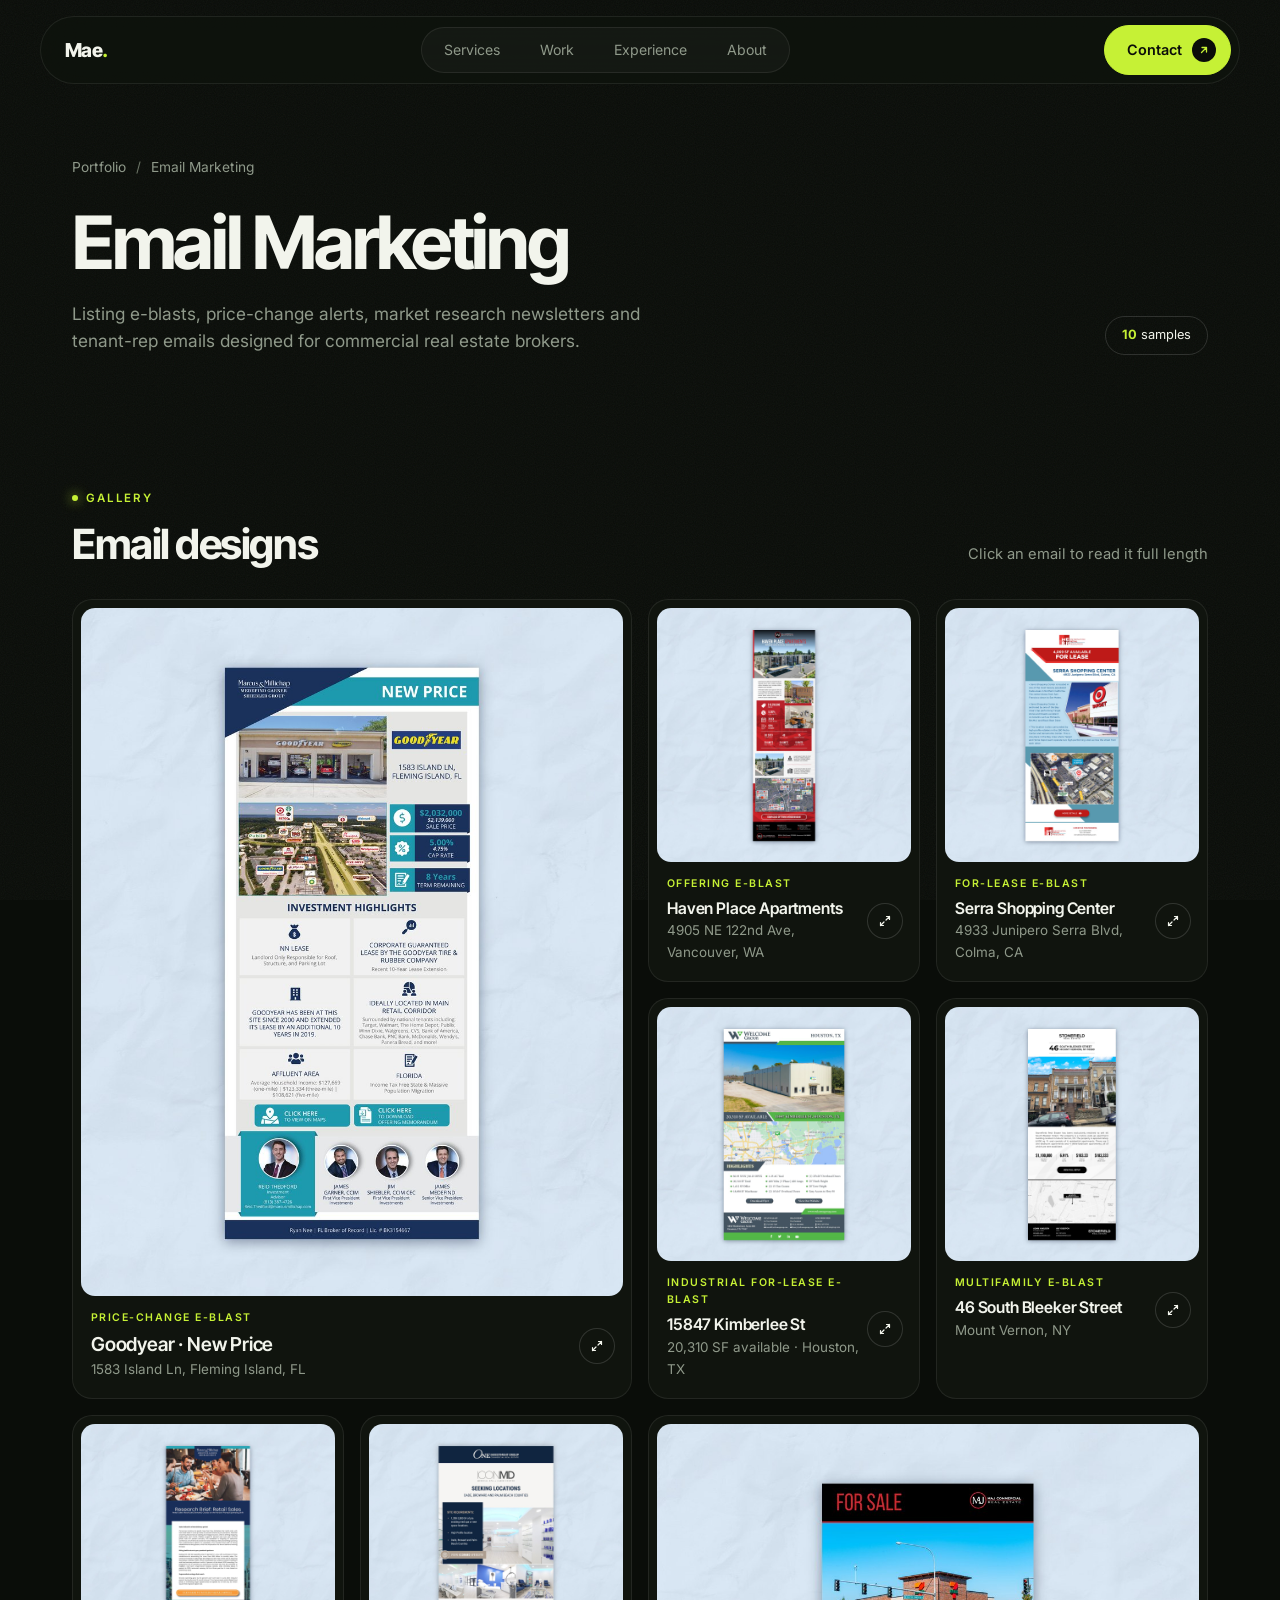
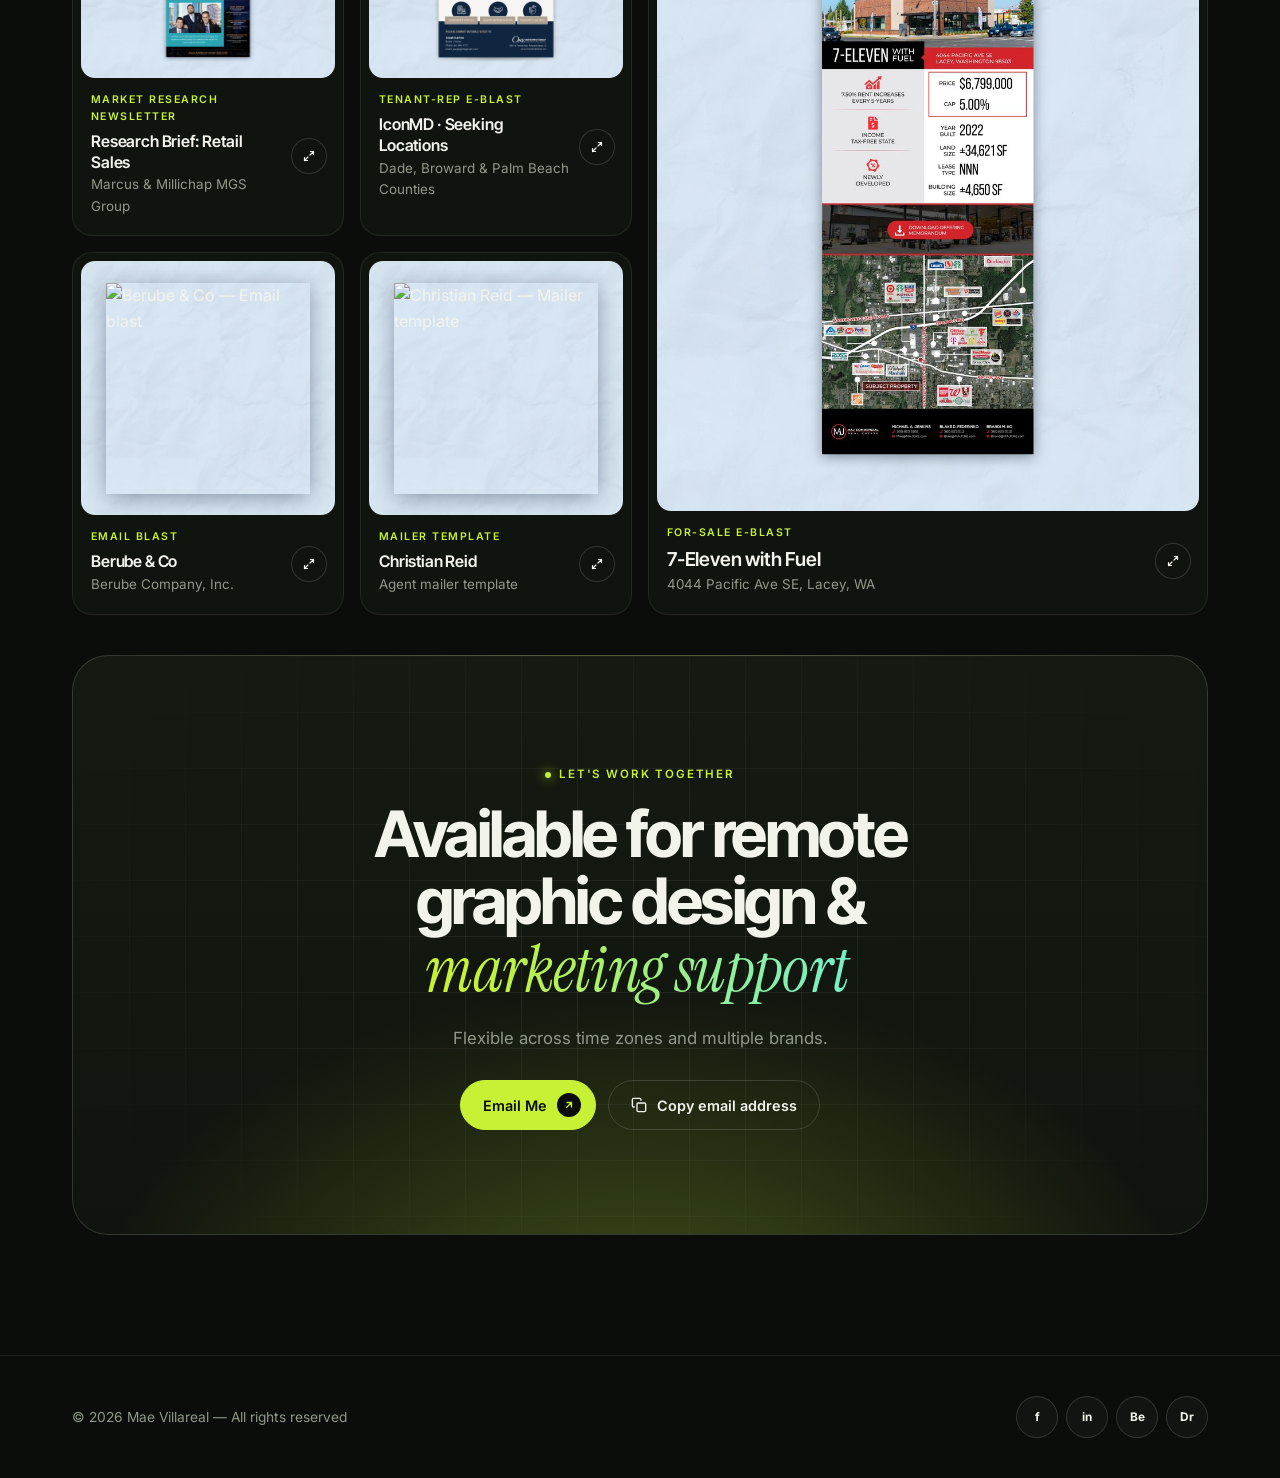
==== email-marketing.html @ 8dd531de "Add Email Marketing page with paper mockups - New email-marketing.html: 7 new CRE email designs plus" ====
<!DOCTYPE html>
<html lang="en">
<head>
<meta charset="UTF-8">
<meta name="viewport" content="width=device-width, initial-scale=1, viewport-fit=cover">
<title>Email Marketing — Mae Villareal</title>
<meta name="description" content="Commercial real estate email marketing by Mae Villareal: listing e-blasts, price-change alerts, market research newsletters and tenant-rep emails.">
<meta name="theme-color" content="#0A0D09">
<link rel="icon" href="data:image/svg+xml,%3Csvg xmlns=%27http://www.w3.org/2000/svg%27 viewBox=%270 0 64 64%27%3E%3Crect width=%2764%27 height=%2764%27 rx=%2716%27 fill=%27%230B0F0B%27/%3E%3Ctext x=%2750%25%27 y=%2752%25%27 dominant-baseline=%27middle%27 text-anchor=%27middle%27 font-family=%27Arial%27 font-weight=%27800%27 font-size=%2738%27 fill=%27%23C6F135%27%3EM%3C/text%3E%3C/svg%3E">
<link rel="preconnect" href="https://fonts.googleapis.com">
<link rel="preconnect" href="https://fonts.gstatic.com" crossorigin>
<link href="https://fonts.googleapis.com/css2?family=Inter+Tight:wght@500;600;700;800&family=Inter:wght@400;500;600&family=Instrument+Serif:ital@0;1&display=swap" rel="stylesheet">
<link rel="stylesheet" href="assets/site.css">
<script>document.documentElement.classList.add("js")</script>
</head>
<body>
<div class="cursor-glow" id="cglow" aria-hidden="true"></div>

<header>
  <div class="nav">
    <a class="logo" href="index.html">Mae<span>.</span></a>
    <nav aria-label="Primary"><ul><li><a href="index.html#help">Services</a></li><li><a href="index.html#work">Work</a></li><li><a href="index.html#experience">Experience</a></li><li><a href="index.html#about">About</a></li></ul></nav>
    <div class="nav-right">
      <a class="btn" href="index.html#contact">Contact <span class="ar ne"><svg viewBox="0 0 24 24" fill="none" stroke="currentColor" stroke-width="2.6" stroke-linecap="round" stroke-linejoin="round"><path d="M7 17 17 7M8 7h9v9"/></svg></span></a>
      <button class="burger" id="burger" aria-label="Open menu" aria-expanded="false" aria-controls="mnav"><span></span><span></span></button>
    </div>
  </div>
  <nav class="mnav" id="mnav" aria-label="Mobile"><a href="index.html#help">Services</a><a href="index.html#work">Work</a><a href="index.html#experience">Experience</a><a href="index.html#about">About</a><a href="index.html#contact">Contact</a></nav>
</header>

<main class="wrap">
  <div class="page-head">
    <div class="rv">
      <nav class="crumbs" aria-label="Breadcrumb"><a href="index.html#work">Portfolio</a><span aria-hidden="true">/</span><span>Email Marketing</span></nav>
      <h1>Email Marketing</h1>
      <p>Listing e-blasts, price-change alerts, market research newsletters and tenant-rep emails designed for commercial real estate brokers.</p>
    </div>
    <span class="chip rv"><b>10</b> samples</span>
  </div>

  <div class="gallery-head em-head rv">
    <div><div class="kicker">Gallery</div><h2>Email designs</h2></div>
    <p>Click an email to read it full length</p>
  </div>
  <div class="em-grid">
<a class="m-card em-card rv" data-lightbox="email" data-tall href="media/email/goodyear-fleming-island-full.jpg"><div class="thumb"><img src="media/email/goodyear-fleming-island.jpg" alt="Goodyear · New Price — 1583 Island Ln, Fleming Island, FL" loading="lazy" width="1200" height="1200"><span class="tag">Read full email</span></div><div class="m-info"><div class="cat">Price-change e-blast</div><h3>Goodyear · New Price</h3><p class="proj">1583 Island Ln, Fleming Island, FL</p></div></a>
<a class="m-card em-card rv" data-lightbox="email" data-tall href="media/email/haven-place-apartments-full.jpg"><div class="thumb"><img src="media/email/haven-place-apartments.jpg" alt="Haven Place Apartments — 4905 NE 122nd Ave, Vancouver, WA" loading="lazy" width="1200" height="1200"><span class="tag">Read full email</span></div><div class="m-info"><div class="cat">Offering e-blast</div><h3>Haven Place Apartments</h3><p class="proj">4905 NE 122nd Ave, Vancouver, WA</p></div></a>
<a class="m-card em-card rv" data-lightbox="email" data-tall href="media/email/serra-shopping-center-full.jpg"><div class="thumb"><img src="media/email/serra-shopping-center.jpg" alt="Serra Shopping Center — 4933 Junipero Serra Blvd, Colma, CA" loading="lazy" width="1200" height="1200"><span class="tag">Read full email</span></div><div class="m-info"><div class="cat">For-lease e-blast</div><h3>Serra Shopping Center</h3><p class="proj">4933 Junipero Serra Blvd, Colma, CA</p></div></a>
<a class="m-card em-card rv" data-lightbox="email" data-tall href="media/email/15847-kimberlee-st-full.jpg"><div class="thumb"><img src="media/email/15847-kimberlee-st.jpg" alt="15847 Kimberlee St — 20,310 SF available · Houston, TX" loading="lazy" width="1200" height="1200"><span class="tag">Read full email</span></div><div class="m-info"><div class="cat">Industrial for-lease e-blast</div><h3>15847 Kimberlee St</h3><p class="proj">20,310 SF available · Houston, TX</p></div></a>
<a class="m-card em-card rv" data-lightbox="email" data-tall href="media/email/46-south-bleeker-st-full.jpg"><div class="thumb"><img src="media/email/46-south-bleeker-st.jpg" alt="46 South Bleeker Street — Mount Vernon, NY" loading="lazy" width="1200" height="1200"><span class="tag">Read full email</span></div><div class="m-info"><div class="cat">Multifamily e-blast</div><h3>46 South Bleeker Street</h3><p class="proj">Mount Vernon, NY</p></div></a>
<a class="m-card em-card rv" data-lightbox="email" data-tall href="media/email/retail-sales-research-brief-full.jpg"><div class="thumb"><img src="media/email/retail-sales-research-brief.jpg" alt="Research Brief: Retail Sales — Marcus &amp; Millichap MGS Group" loading="lazy" width="1200" height="1200"><span class="tag">Read full email</span></div><div class="m-info"><div class="cat">Market research newsletter</div><h3>Research Brief: Retail Sales</h3><p class="proj">Marcus &amp; Millichap MGS Group</p></div></a>
<a class="m-card em-card rv" data-lightbox="email" data-tall href="media/email/iconmd-seeking-locations-full.jpg"><div class="thumb"><img src="media/email/iconmd-seeking-locations.jpg" alt="IconMD · Seeking Locations — Dade, Broward &amp; Palm Beach Counties" loading="lazy" width="1200" height="1200"><span class="tag">Read full email</span></div><div class="m-info"><div class="cat">Tenant-rep e-blast</div><h3>IconMD · Seeking Locations</h3><p class="proj">Dade, Broward &amp; Palm Beach Counties</p></div></a>
<a class="m-card em-card rv" data-lightbox="email" data-tall href="media/email/7-eleven-lacey-full.jpg"><div class="thumb"><img src="media/email/7-eleven-lacey.jpg" alt="7-Eleven with Fuel — 4044 Pacific Ave SE, Lacey, WA" loading="lazy" width="1200" height="1200"><span class="tag">Read full email</span></div><div class="m-info"><div class="cat">For-sale e-blast</div><h3>7-Eleven with Fuel</h3><p class="proj">4044 Pacific Ave SE, Lacey, WA</p></div></a>
<a class="m-card em-card rv" data-lightbox="email" data-tall href="https://ucarecdn.com/d17a5e6f-bef3-451f-81bc-9e21f1a71fec/BerubeCoInceblast.jpg"><div class="thumb em-paper"><img src="https://ucarecdn.com/d17a5e6f-bef3-451f-81bc-9e21f1a71fec/BerubeCoInceblast.jpg" alt="Berube &amp; Co — Email blast" loading="lazy"><span class="tag">Read full email</span></div><div class="m-info"><div class="cat">Email blast</div><h3>Berube &amp; Co</h3><p class="proj">Berube Company, Inc.</p></div></a>
<a class="m-card em-card rv" data-lightbox="email" data-tall href="https://ucarecdn.com/b83860c3-dd3f-4d73-8fa6-cb82c7154111/Mailertimg.jpg"><div class="thumb em-paper"><img src="https://ucarecdn.com/b83860c3-dd3f-4d73-8fa6-cb82c7154111/Mailertimg.jpg" alt="Christian Reid — Mailer template" loading="lazy"><span class="tag">Read full email</span></div><div class="m-info"><div class="cat">Mailer template</div><h3>Christian Reid</h3><p class="proj">Agent mailer template</p></div></a>
  </div>


  <section class="cta-sec" id="contact">
    <div class="cta rv">
      <div class="kicker">Let's work together</div>
      <h2>Available for remote graphic design &amp; <em class="s">marketing support</em></h2>
      <p>Flexible across time zones and multiple brands.</p>
      <div class="cta-actions">
        <a class="btn" href="mailto:norleenvillareal@gmail.com">Email Me <span class="ar ne"><svg viewBox="0 0 24 24" fill="none" stroke="currentColor" stroke-width="2.6" stroke-linecap="round" stroke-linejoin="round"><path d="M7 17 17 7M8 7h9v9"/></svg></span></a>
        <button class="btn btn-ghost plain" type="button" data-copy-email="norleenvillareal@gmail.com"><svg class="ic" viewBox="0 0 24 24" fill="none" stroke="currentColor" stroke-width="2" stroke-linecap="round" stroke-linejoin="round" aria-hidden="true"><rect x="9" y="9" width="13" height="13" rx="2"/><path d="M5 15H4a2 2 0 0 1-2-2V4a2 2 0 0 1 2-2h9a2 2 0 0 1 2 2v1"/></svg><span class="lbl">Copy email address</span></button>
      </div>
    </div>
  </section>

</main>

<footer>
  <div class="wrap foot-row">
    <span>© 2026 Mae Villareal — All rights reserved</span>
    <div class="socials">
      <a href="https://facebook.com/nmaevillareal" aria-label="Facebook" target="_blank" rel="noopener">f</a>
      <a href="https://www.linkedin.com/in/nmaev/" aria-label="LinkedIn" target="_blank" rel="noopener">in</a>
      <a href="https://www.behance.net/nmaev" aria-label="Behance" target="_blank" rel="noopener">Be</a>
      <a href="https://dribbble.com/nmaev" aria-label="Dribbble" target="_blank" rel="noopener">Dr</a>
    </div>
  </div>
</footer>

<div class="lb" id="lb" role="dialog" aria-modal="true" aria-label="Image preview">
  <button class="lb-close" aria-label="Close">&times;</button>
  <button class="lb-prev" aria-label="Previous">&#8249;</button>
  <img alt="">
  <button class="lb-next" aria-label="Next">&#8250;</button>
  <div class="lb-cap"></div>
</div>
<script src="assets/site.js"></script>
</body>
</html>
---- assets/site.css ----
:root{
  --bg:#0A0D09; --panel:#10140E; --panel-2:#141A11; --line:rgba(255,255,255,.08); --line-2:rgba(255,255,255,.14);
  --lime:#C6F135; --mint:#79EFC6; --lime-soft:rgba(198,241,53,.12); --lime-line:rgba(198,241,53,.35);
  --white:#F2F4EC; --grey:#8F998A; --grey-2:#6B7466;
  --radius:22px; --ease:cubic-bezier(.2,.7,.2,1);
  --sans:'Inter',system-ui,sans-serif; --display:'Inter Tight','Inter',sans-serif; --serif:'Instrument Serif',Georgia,serif;
}
*{box-sizing:border-box;margin:0;padding:0}
html{scroll-behavior:smooth;-webkit-text-size-adjust:100%;overflow-x:clip;scroll-padding-top:96px}
body{background:var(--bg);color:var(--white);font-family:var(--sans);line-height:1.6;font-size:16px;
  padding-top:env(safe-area-inset-top,0px);padding-bottom:env(safe-area-inset-bottom,0px);overflow-x:clip;-webkit-font-smoothing:antialiased}
body::before{content:'';position:fixed;inset:0;pointer-events:none;z-index:0;opacity:.05;
  background-image:url("data:image/svg+xml,%3Csvg xmlns='http://www.w3.org/2000/svg' width='160' height='160'%3E%3Cfilter id='n'%3E%3CfeTurbulence type='fractalNoise' baseFrequency='.9' numOctaves='3' stitchTiles='stitch'/%3E%3C/filter%3E%3Crect width='100%25' height='100%25' filter='url(%23n)'/%3E%3C/svg%3E")}
h1,h2,h3{font-family:var(--display);font-weight:700;letter-spacing:-.03em;color:var(--white);line-height:1.05}
em.s{font-family:var(--serif);font-style:italic;font-weight:400;letter-spacing:-.01em;padding:0 .1em .16em 0;margin-bottom:-.16em;
  background:linear-gradient(90deg,var(--lime) 10%,var(--mint) 95%);-webkit-background-clip:text;background-clip:text;-webkit-text-fill-color:transparent}
a{color:inherit;text-decoration:none}
img{max-width:100%;display:block}
::selection{background:var(--lime);color:var(--bg)}
:focus-visible{outline:2px solid var(--lime);outline-offset:3px;border-radius:8px}
.wrap{max-width:1200px;margin:0 auto;padding:0 32px;position:relative;z-index:1}
section{padding:120px 0;position:relative}
@media(max-width:700px){section{padding:72px 0}.wrap{padding:0 16px}}

/* reveal */
.js .rv{opacity:0;transform:translateY(26px);transition:opacity .9s var(--ease),transform .9s var(--ease)}
.js .rv.in{opacity:1;transform:none}
@media(prefers-reduced-motion:reduce){.js .rv{opacity:1;transform:none;transition:none}*{animation:none!important}}

/* cursor glow */
.cursor-glow{position:fixed;left:0;top:0;width:560px;height:560px;margin:-280px 0 0 -280px;border-radius:50%;pointer-events:none;z-index:0;
  background:radial-gradient(closest-side,rgba(198,241,53,.13),rgba(121,239,198,.05) 55%,transparent);opacity:0;transition:opacity .5s;will-change:transform}
.cursor-glow.on{opacity:1}
@media(hover:none),(pointer:coarse){.cursor-glow{display:none}}

/* ---------- nav ---------- */
header{position:sticky;top:env(safe-area-inset-top,0px);z-index:50;padding:16px 20px}
@media(max-width:700px){header{padding:12px 12px}}
.nav{max-width:1200px;margin:0 auto;display:flex;align-items:center;justify-content:space-between;gap:16px;
  background:rgba(16,20,14,.62);border:1px solid var(--line);backdrop-filter:blur(18px) saturate(140%);
  -webkit-backdrop-filter:blur(18px) saturate(140%);border-radius:100px;padding:8px 8px 8px 24px;transition:border-color .3s,background .3s}
header.scrolled .nav{background:rgba(12,15,11,.82);border-color:var(--line-2)}
.logo{font-family:var(--display);font-weight:800;font-size:1.2rem;letter-spacing:-.03em;white-space:nowrap}
.logo span{color:var(--lime)}
nav ul{list-style:none;display:flex;gap:4px;font-size:.88rem;color:var(--grey);
  background:rgba(255,255,255,.03);border:1px solid var(--line);border-radius:100px;padding:4px}
nav ul a{display:block;padding:7px 18px;border-radius:100px;transition:color .2s,background .2s}
nav ul a:hover{color:var(--white)}
nav ul a.active{background:var(--lime);color:var(--bg);font-weight:600}
.nav-right{display:flex;align-items:center;gap:8px}
.burger{display:none;width:44px;height:44px;border-radius:50%;border:1px solid var(--line-2);background:transparent;cursor:pointer;
  flex-direction:column;align-items:center;justify-content:center;gap:5px}
.burger span{display:block;width:16px;height:2px;background:var(--white);transition:transform .25s}
.burger[aria-expanded="true"] span:first-child{transform:translateY(3.5px) rotate(45deg)}
.burger[aria-expanded="true"] span:last-child{transform:translateY(-3.5px) rotate(-45deg)}
.mnav{display:none;max-width:1200px;margin:8px auto 0;background:rgba(14,18,12,.97);border:1px solid var(--line-2);
  border-radius:22px;padding:8px;backdrop-filter:blur(18px);-webkit-backdrop-filter:blur(18px)}
.mnav a{display:block;padding:14px 18px;border-radius:14px;color:var(--white);font-size:1rem}
.mnav a:hover{background:rgba(255,255,255,.05)}
.mnav.open{display:block}
@media(max-width:860px){nav ul{display:none}.burger{display:flex}}
@media(max-width:420px){.nav-right .btn .ar{display:none}.nav-right .btn{padding:11px 16px}.logo{font-size:1rem}.nav{padding-left:18px}}
@media(min-width:861px){.mnav{display:none!important}}

/* ---------- buttons ---------- */
.btn{display:inline-flex;align-items:center;gap:10px;background:var(--lime);color:var(--bg);font-weight:600;font-size:.9rem;font-family:inherit;
  padding:12px 14px 12px 22px;border-radius:100px;border:1px solid var(--lime);cursor:pointer;white-space:nowrap;
  transition:transform .25s var(--ease),box-shadow .25s,border-color .25s,color .25s}
.btn .ar{width:24px;height:24px;border-radius:50%;background:var(--bg);color:var(--lime);display:inline-flex;align-items:center;justify-content:center;transition:transform .3s var(--ease)}
.btn .ar svg{width:12px;height:12px}
.btn:hover{transform:translateY(-2px);box-shadow:0 10px 30px -8px rgba(198,241,53,.55)}
.btn:hover .ar.ne{transform:rotate(45deg)}
.btn:hover .ar.se{transform:translateY(2px)}
.btn-ghost{background:transparent;border:1px solid var(--line-2);color:var(--white)}
.btn-ghost .ar{background:rgba(255,255,255,.08);color:var(--white)}
.btn-ghost:hover{border-color:var(--lime);color:var(--lime);box-shadow:none}
.btn-ghost:hover .ar{background:var(--lime);color:var(--bg)}
.btn .ic{width:16px;height:16px}
.btn-ghost.plain{padding:12px 22px}
.btn-ghost.copied{border-color:var(--lime);color:var(--lime)}

/* ---------- shared heads ---------- */
.kicker{display:inline-flex;align-items:center;gap:8px;color:var(--lime);font-size:.72rem;font-weight:600;
  letter-spacing:.16em;text-transform:uppercase;margin-bottom:16px}
.kicker::before{content:'';width:6px;height:6px;border-radius:50%;background:var(--lime);box-shadow:0 0 12px var(--lime)}
.sec-head{max-width:680px;margin-bottom:56px}
.sec-head h2{font-size:clamp(2.1rem,4.6vw,3.4rem)}
.sec-head.center{margin-left:auto;margin-right:auto;text-align:center}
.sec-head.split{max-width:none;display:flex;justify-content:space-between;align-items:flex-end;gap:24px;flex-wrap:wrap}
.sec-head.split > div{max-width:640px}
.sec-sub{color:var(--grey);margin-top:16px;font-size:1.02rem}

/* ---------- hero (centered, no image) ---------- */
.hero{position:relative;text-align:center;padding:96px 0 88px;min-height:0;display:flex;flex-direction:column;align-items:center;justify-content:center}
.hero .glow{position:absolute;left:50%;top:44%;width:1000px;height:700px;transform:translate(-50%,-50%);pointer-events:none;z-index:-1;
  background:radial-gradient(closest-side,rgba(198,241,53,.14),rgba(198,241,53,.04) 55%,transparent)}
.hero .grid-bg{position:absolute;inset:0 -32px;z-index:-1;pointer-events:none;
  background-image:linear-gradient(var(--line) 1px,transparent 1px),linear-gradient(90deg,var(--line) 1px,transparent 1px);background-size:64px 64px;
  mask-image:radial-gradient(55% 60% at 50% 45%,#000,transparent);-webkit-mask-image:radial-gradient(55% 60% at 50% 45%,#000,transparent);opacity:.7}
.eyebrow{display:inline-flex;align-items:center;gap:10px;font-size:.82rem;color:var(--white);
  background:rgba(255,255,255,.04);border:1px solid var(--line-2);border-radius:100px;padding:7px 16px 7px 12px;margin-bottom:32px}
.eyebrow i{width:8px;height:8px;border-radius:50%;background:var(--lime);position:relative}
.eyebrow i::after{content:'';position:absolute;inset:-4px;border-radius:50%;border:1px solid var(--lime);animation:ping 2s var(--ease) infinite}
@keyframes ping{0%{transform:scale(.6);opacity:1}100%{transform:scale(1.8);opacity:0}}
.hero h1{font-size:clamp(2.6rem,7vw,5.6rem);line-height:.98;letter-spacing:-.045em;max-width:none;margin:0 auto 28px}
.hero h1 em.s{font-size:1.04em}
.hero p{color:var(--grey);max-width:46ch;margin:0 auto 40px;font-size:clamp(1.02rem,1.6vw,1.18rem)}
.hero-actions{display:flex;gap:12px;flex-wrap:wrap;justify-content:center}
.hero-meta{display:flex;gap:10px 28px;flex-wrap:wrap;justify-content:center;margin-top:56px;color:var(--grey-2);font-size:.8rem;letter-spacing:.12em;text-transform:uppercase;font-weight:600}
.hero-meta span{display:inline-flex;align-items:center;gap:10px}
.hero-meta span+span::before{content:'';width:4px;height:4px;border-radius:50%;background:var(--grey-2);margin-right:18px}
@media(max-width:700px){.hero{padding:56px 0 56px;min-height:0}.hero-meta{margin-top:40px}.hero-meta span+span::before{display:none}}

/* ---------- services / category grid ---------- */
/* 9 services: rows of 2, 2, 3, 2 (last row square) */
.cat-grid{display:grid;grid-template-columns:repeat(6,1fr);gap:16px}
.cat-grid > .cat-card{grid-column:span 2}
.cat-grid > .cat-card:nth-child(-n+4),.cat-grid > .cat-card:nth-child(n+8){grid-column:span 3}
.cat-grid > .cat-card:nth-child(-n+4) .thumb{aspect-ratio:16/10}
.cat-grid > .cat-card:nth-child(n+8) .thumb{aspect-ratio:1/1}
.cat-grid > .cat-card:nth-child(-n+4) h3,.cat-grid > .cat-card:nth-child(n+8) h3{font-size:1.3rem}
@media(max-width:1060px){.cat-grid{grid-template-columns:repeat(2,1fr)}.cat-grid > .cat-card,.cat-grid > .cat-card:nth-child(-n+4),.cat-grid > .cat-card:nth-child(n+8){grid-column:span 1}
  .cat-grid > .cat-card:nth-child(-n+4) .thumb{aspect-ratio:4/3}.cat-grid > .cat-card:nth-child(n+8) .thumb{aspect-ratio:1/1}.cat-grid > .cat-card:nth-child(n+8) h3{font-size:1.06rem}
  .cat-grid > .cat-card:last-child:nth-child(odd){grid-column:1/-1}.cat-grid > .cat-card:last-child:nth-child(odd) .thumb{aspect-ratio:2/1}}
@media(max-width:520px){.cat-grid{gap:10px}.cat-card{padding:6px;border-radius:18px}.cat-card .thumb{border-radius:13px}.cat-card .body{padding:12px 6px 8px}.cat-card h3,.cat-grid > .cat-card:nth-child(-n+4) h3,.cat-grid > .cat-card:nth-child(n+8) h3{font-size:.9rem}.cat-card .go{display:none}.cat-card .count{font-size:.62rem;padding:4px 9px;left:8px;bottom:8px}}
.cat-card{display:flex;flex-direction:column;border-radius:var(--radius);border:1px solid var(--line);background:linear-gradient(180deg,var(--panel-2),var(--panel));
  padding:8px;transition:transform .45s var(--ease),border-color .3s}
.cat-card .thumb{position:relative;aspect-ratio:1/1;border-radius:16px;overflow:hidden;background:#0c100b}
.cat-card .thumb img{width:100%;height:100%;object-fit:cover;object-position:50% 0;transition:transform .9s var(--ease)}
.cat-card .thumb::after{content:'';position:absolute;inset:0;background:linear-gradient(180deg,transparent 55%,rgba(10,13,9,.55))}
.cat-card .count{position:absolute;left:10px;bottom:10px;z-index:1;font-size:.7rem;font-weight:600;letter-spacing:.06em;color:var(--white);
  background:rgba(10,13,9,.78);border:1px solid var(--line-2);border-radius:100px;padding:5px 11px;backdrop-filter:blur(8px)}
.cat-card .body{display:flex;align-items:center;justify-content:space-between;gap:12px;padding:16px 8px 10px 12px;flex:1}
.cat-card h3{font-size:1.06rem;letter-spacing:-.015em;line-height:1.25}
.cat-card .go{flex-shrink:0;width:36px;height:36px;border-radius:50%;border:1px solid var(--line-2);display:flex;align-items:center;justify-content:center;
  transition:background .3s,border-color .3s,transform .4s var(--ease),color .3s}
.cat-card .go svg{width:13px;height:13px}
.cat-card:hover{transform:translateY(-5px);border-color:var(--lime-line)}
.cat-card:hover .thumb img{transform:scale(1.05)}
.cat-card:hover .go{background:var(--lime);border-color:var(--lime);color:var(--bg);transform:rotate(45deg)}

/* ---------- about ---------- */
.about-grid{display:grid;grid-template-columns:minmax(0,440px) 1fr;gap:72px;align-items:center}
@media(max-width:900px){.about-grid{grid-template-columns:1fr;gap:40px}}
.portrait-wrap{position:relative;padding:28px 0}
.portrait{position:relative;aspect-ratio:4/4.8;border-radius:220px 220px 32px 32px;padding:2px;
  background:linear-gradient(180deg,rgba(198,241,53,.7),rgba(198,241,53,.15))}
.portrait-in{position:relative;height:100%;border-radius:218px 218px 30px 30px;overflow:hidden;
  background:radial-gradient(120% 90% at 50% 100%,rgba(198,241,53,.55),rgba(198,241,53,.08) 55%,var(--panel) 80%),var(--panel)}
.portrait-in::before{content:'';position:absolute;inset:0;background-image:linear-gradient(var(--line) 1px,transparent 1px),linear-gradient(90deg,var(--line) 1px,transparent 1px);
  background-size:40px 40px;mask-image:linear-gradient(to bottom,#000,transparent 70%);-webkit-mask-image:linear-gradient(to bottom,#000,transparent 70%)}
.portrait img{position:relative;width:100%;height:100%;object-fit:cover;object-position:50% 15%}
@media(max-width:900px){.portrait-wrap{max-width:380px;width:100%}}
@media(max-width:560px){.portrait{border-radius:180px 180px 28px 28px}.portrait-in{border-radius:178px 178px 26px 26px}}
.about-copy h2{font-size:clamp(2.1rem,4.6vw,3.4rem);margin-bottom:28px}
.about-copy p{color:var(--grey);margin-bottom:16px;max-width:60ch;font-size:1.02rem}
.about-copy p.lead{color:var(--white);font-size:1.15rem;line-height:1.55}
.stats{display:grid;grid-template-columns:repeat(3,1fr);gap:12px;margin-top:32px;max-width:560px}
.stat{border:1px solid var(--line);border-radius:18px;padding:18px 18px 16px;background:rgba(255,255,255,.02)}
.stat b{display:block;font-family:var(--display);font-size:1.9rem;letter-spacing:-.04em;line-height:1;color:var(--lime)}
.stat span{display:block;color:var(--grey);font-size:.8rem;margin-top:8px;line-height:1.35}
@media(max-width:420px){.stat b{font-size:1.5rem}.stat{padding:14px}}

/* ---------- experience ---------- */
.exp-grid{display:grid;grid-template-columns:.85fr 1.15fr;gap:72px;align-items:start}
@media(max-width:900px){.exp-grid{grid-template-columns:1fr;gap:48px}}
.exp-side{position:sticky;top:120px}
@media(max-width:900px){.exp-side{position:static}}
.exp-side .sec-head{margin-bottom:28px}
.exp-side .cv{margin-bottom:40px}
.cv-note{display:block;color:var(--grey-2);font-size:.8rem;margin-top:10px}
.timeline{position:relative;padding-left:40px}
.timeline::before{content:'';position:absolute;left:11px;top:10px;bottom:10px;width:1px;background:linear-gradient(var(--lime-line),var(--line) 30%,var(--line))}
.tl-item{position:relative;background:linear-gradient(180deg,var(--panel-2),var(--panel));border:1px solid var(--line);border-radius:var(--radius);
  padding:26px 28px;margin-bottom:16px;transition:border-color .3s}
.tl-item:hover{border-color:var(--line-2)}
.tl-item::before{content:'';position:absolute;left:-35px;top:30px;width:12px;height:12px;border-radius:50%;background:var(--bg);border:2px solid var(--grey-2)}
.timeline > .tl-item:first-child::before{background:var(--lime);border-color:var(--lime);box-shadow:0 0 0 5px rgba(198,241,53,.15),0 0 20px var(--lime)}
.tl-top{display:flex;flex-direction:column-reverse;align-items:flex-start;gap:12px}
.tl-item .role{font-family:var(--display);font-weight:700;font-size:1.3rem;letter-spacing:-.02em}
.tl-item .dates{font-size:.72rem;font-weight:600;letter-spacing:.06em;text-transform:uppercase;color:var(--lime);
  background:var(--lime-soft);border:1px solid var(--lime-line);border-radius:100px;padding:4px 11px}
.tl-item .company{color:var(--white);font-size:.95rem;margin-top:6px;font-weight:500}
.tl-item .org{color:var(--grey-2);font-size:.85rem}
.tl-item ul{margin-top:16px;list-style:none;color:var(--grey);font-size:.93rem;border-top:1px solid var(--line);padding-top:16px}
.tl-item li{margin-bottom:8px;padding-left:20px;position:relative}
.tl-item li::before{content:'';position:absolute;left:2px;top:.72em;width:8px;height:1px;background:var(--lime)}
@media(max-width:520px){.timeline{padding-left:28px}.timeline::before{left:5px}.tl-item::before{left:-29px}.tl-item{padding:22px 20px}}
.exp-more{display:grid;grid-template-rows:0fr;transition:grid-template-rows .55s var(--ease)}
.exp-more > div{overflow:hidden;margin-left:-44px;padding-left:44px}
.exp-more.open{grid-template-rows:1fr}
.more-btn{margin:4px 0 0 40px;background:transparent;border:1px solid var(--line-2);color:var(--white);font:600 .86rem var(--sans);
  padding:11px 20px;border-radius:100px;cursor:pointer;display:inline-flex;gap:10px;align-items:center;transition:border-color .2s,color .2s}
.more-btn:hover{border-color:var(--lime);color:var(--lime)}
.more-btn .chev{transition:transform .3s;display:inline-block}
.more-btn[aria-expanded="true"] .chev{transform:rotate(180deg)}
@media(max-width:520px){.more-btn{margin-left:28px}}
.tools h3{font-family:var(--sans);font-size:.72rem;letter-spacing:.16em;text-transform:uppercase;color:var(--grey-2);font-weight:600;margin:0 0 14px}
.tools h3:not(:first-child){margin-top:28px}
.tool-grid{display:flex;flex-wrap:wrap;gap:8px}
.tool{display:flex;align-items:center;gap:10px;background:rgba(255,255,255,.03);border:1px solid var(--line);
  border-radius:100px;padding:6px 16px 6px 6px;font-size:.86rem;color:var(--white)}
.tool i{width:28px;height:28px;border-radius:50%;display:flex;align-items:center;justify-content:center;
  font-family:var(--display);font-weight:800;font-size:.68rem;font-style:normal;color:#0B0F0B;flex-shrink:0}

/* ---------- CTA ---------- */
.cta{position:relative;overflow:hidden;border:1px solid var(--line-2);border-radius:36px;padding:104px 40px;text-align:center;
  background:radial-gradient(70% 90% at 50% 120%,rgba(198,241,53,.28),transparent 70%),linear-gradient(180deg,var(--panel-2),var(--panel))}
.cta::before{content:'';position:absolute;inset:0;background-image:linear-gradient(var(--line) 1px,transparent 1px),linear-gradient(90deg,var(--line) 1px,transparent 1px);
  background-size:56px 56px;mask-image:radial-gradient(60% 70% at 50% 50%,#000,transparent);-webkit-mask-image:radial-gradient(60% 70% at 50% 50%,#000,transparent)}
.cta > *{position:relative}
@media(max-width:600px){.cta{padding:64px 20px;border-radius:28px}}
.cta h2{font-size:clamp(2rem,5.2vw,4rem);margin:0 auto 22px;letter-spacing:-.04em;max-width:16ch}
.cta p{color:var(--grey);max-width:52ch;margin:0 auto 20px;font-size:1.05rem}
.cta-actions{display:flex;gap:12px;justify-content:center;flex-wrap:wrap;margin-top:28px}
.cta-tags{display:flex;gap:8px;justify-content:center;flex-wrap:wrap;margin:0 auto 8px;max-width:640px}
.cta-tags span{font-size:.78rem;color:var(--white);border:1px solid var(--line-2);border-radius:100px;padding:6px 14px;background:rgba(10,13,9,.4)}
section.cta-sec{padding-top:40px}

/* ---------- footer ---------- */
footer{position:relative;overflow:hidden;border-top:1px solid var(--line);padding:40px 0;color:var(--grey);font-size:.86rem}
.foot-row{display:flex;justify-content:space-between;flex-wrap:wrap;gap:16px;align-items:center}
.socials{display:flex;gap:8px}
.socials a{width:42px;height:42px;border-radius:50%;background:rgba(255,255,255,.03);border:1px solid var(--line-2);
  display:flex;align-items:center;justify-content:center;font-size:.74rem;font-weight:700;color:var(--white);transition:all .25s var(--ease)}
.socials a:hover{color:var(--bg);background:var(--lime);border-color:var(--lime);transform:translateY(-3px)}

/* ---------- category page ---------- */
.crumbs{display:flex;gap:10px;align-items:center;color:var(--grey);font-size:.86rem;margin-bottom:28px;flex-wrap:wrap}
.crumbs a:hover{color:var(--lime)}
.crumbs span[aria-hidden]{color:var(--grey-2)}
.page-head{padding:56px 0 56px;display:grid;grid-template-columns:1fr auto;gap:32px;align-items:end}
.page-head h1{font-size:clamp(2.4rem,6vw,4.6rem);letter-spacing:-.045em;line-height:1}
.page-head p{color:var(--grey);max-width:56ch;margin-top:20px;font-size:1.08rem}
.page-head .chip{font-size:.8rem;color:var(--white);border:1px solid var(--line-2);border-radius:100px;padding:8px 16px;white-space:nowrap}
.page-head .chip b{color:var(--lime)}
@media(max-width:700px){.page-head{grid-template-columns:1fr;padding:32px 0 40px;gap:20px}}

.featured{border:1px solid var(--line-2);border-radius:30px;padding:12px;background:linear-gradient(180deg,var(--panel-2),var(--panel))}
.feat-main{display:grid;grid-template-columns:1.55fr 1fr;gap:12px}
@media(max-width:900px){.feat-main{grid-template-columns:1fr}}
.feat-cover{display:block;border-radius:20px;overflow:hidden;background:#0c100b;cursor:zoom-in;position:relative}
.feat-cover img{width:100%;height:auto;transition:transform .9s var(--ease)}
.feat-cover:hover img{transform:scale(1.02)}
.feat-info{border-radius:20px;border:1px solid var(--line);background:rgba(255,255,255,.02);padding:32px 30px;display:flex;flex-direction:column;justify-content:space-between;gap:28px}
.feat-info .badge{align-self:flex-start;display:inline-flex;gap:8px;align-items:center;font-size:.7rem;font-weight:600;letter-spacing:.14em;text-transform:uppercase;
  color:var(--bg);background:var(--lime);border-radius:100px;padding:6px 12px}
.feat-info h2{font-size:clamp(1.8rem,3.4vw,2.6rem);letter-spacing:-.035em;margin-top:20px}
.feat-info .type{color:var(--grey);margin-top:10px}
.feat-info dl{display:grid;grid-template-columns:auto 1fr;gap:10px 20px;font-size:.88rem;border-top:1px solid var(--line);padding-top:20px}
.feat-info dt{color:var(--grey-2)}
.feat-info dd{color:var(--white)}
.feat-actions{display:flex;gap:10px;flex-wrap:wrap}
@media(max-width:520px){.feat-info{padding:24px 20px}}
.spreads-label{display:flex;justify-content:space-between;align-items:center;gap:12px;padding:24px 10px 14px;color:var(--grey);font-size:.82rem;flex-wrap:wrap}
.spreads-label b{color:var(--white);font-family:var(--display);font-size:1rem;letter-spacing:-.01em}
.spreads{display:grid;grid-template-columns:repeat(3,1fr);gap:12px}
.spreads.n2{grid-template-columns:repeat(2,1fr)}
.spreads.n4{grid-template-columns:repeat(4,1fr)}
@media(max-width:800px){.spreads,.spreads.n4{grid-template-columns:repeat(2,1fr)}}
@media(max-width:480px){.spreads,.spreads.n2,.spreads.n4{grid-template-columns:1fr}}
.spread{display:block;border-radius:14px;overflow:hidden;background:#0c100b;border:1px solid var(--line);cursor:zoom-in;aspect-ratio:4/3}
.spread img{width:100%;height:100%;object-fit:cover;object-position:50% 0;transition:transform .7s var(--ease)}
.spread:hover img{transform:scale(1.04)}

.gallery-head{display:flex;justify-content:space-between;align-items:flex-end;gap:16px;margin:96px 0 32px;flex-wrap:wrap}
.gallery-head h2{font-size:clamp(1.8rem,3.6vw,2.6rem);letter-spacing:-.035em}
.gallery-head p{color:var(--grey);font-size:.92rem}
@media(max-width:700px){.gallery-head{margin-top:64px}}

/* masonry gallery */
.masonry{columns:3 320px;column-gap:20px}
.m-card{break-inside:avoid;display:block;margin-bottom:20px;border-radius:20px;overflow:hidden;border:1px solid var(--line);background:var(--panel);padding:8px;
  transition:transform .45s var(--ease),border-color .3s,background .3s}
.m-card:hover{transform:translateY(-4px);border-color:var(--lime-line);background:var(--panel-2)}
.m-card .thumb{overflow:hidden;position:relative;background:#0c100b;border-radius:14px}
.m-card .thumb img{width:100%;height:auto;transition:transform .8s var(--ease)}
.m-card:hover .thumb img{transform:scale(1.04)}
.m-card .tag{position:absolute;top:12px;left:12px;background:rgba(10,13,9,.82);color:var(--white);font-size:.66rem;font-weight:600;
  letter-spacing:.1em;text-transform:uppercase;padding:6px 11px;border-radius:100px;opacity:0;transform:translateY(-4px);
  transition:opacity .3s,transform .3s var(--ease);backdrop-filter:blur(8px);border:1px solid var(--line-2)}
.m-card:hover .tag,.m-card:focus-visible .tag{opacity:1;transform:none}
@media(hover:none){.m-card .tag{opacity:1;transform:none}}
.m-info{padding:14px 52px 10px 10px;position:relative}
.m-info::after{content:'';position:absolute;right:8px;top:50%;width:34px;height:34px;margin-top:-15px;border-radius:50%;
  border:1px solid var(--line-2);transition:background .3s,border-color .3s,transform .4s var(--ease);
  background:no-repeat center/12px url("data:image/svg+xml,%3Csvg xmlns='http://www.w3.org/2000/svg' viewBox='0 0 24 24' fill='none' stroke='%23F2F4EC' stroke-width='2.4' stroke-linecap='round' stroke-linejoin='round'%3E%3Cpath d='M7 17 17 7M8 7h9v9'/%3E%3C/svg%3E")}
.m-card[data-lightbox] .m-info::after{background-image:url("data:image/svg+xml,%3Csvg xmlns='http://www.w3.org/2000/svg' viewBox='0 0 24 24' fill='none' stroke='%23F2F4EC' stroke-width='2.4' stroke-linecap='round' stroke-linejoin='round'%3E%3Cpath d='M15 3h6v6M9 21H3v-6M21 3l-7 7M3 21l7-7'/%3E%3C/svg%3E")}
.m-card:hover .m-info::after{background-color:var(--lime);border-color:var(--lime);
  background-image:url("data:image/svg+xml,%3Csvg xmlns='http://www.w3.org/2000/svg' viewBox='0 0 24 24' fill='none' stroke='%230A0D09' stroke-width='2.4' stroke-linecap='round' stroke-linejoin='round'%3E%3Cpath d='M7 17 17 7M8 7h9v9'/%3E%3C/svg%3E")}
.m-card[data-lightbox]:hover .m-info::after{background-image:url("data:image/svg+xml,%3Csvg xmlns='http://www.w3.org/2000/svg' viewBox='0 0 24 24' fill='none' stroke='%230A0D09' stroke-width='2.4' stroke-linecap='round' stroke-linejoin='round'%3E%3Cpath d='M15 3h6v6M9 21H3v-6M21 3l-7 7M3 21l7-7'/%3E%3C/svg%3E")}
.m-info .cat{color:var(--lime);font-size:.66rem;font-weight:600;letter-spacing:.14em;text-transform:uppercase;margin-bottom:5px}
.m-info h3{font-size:1rem;font-weight:600;letter-spacing:-.01em;line-height:1.3}
.m-info .proj{color:var(--grey);font-size:.84rem;margin-top:2px}
.hidden{display:none!important}

/* other categories */
.other{margin-top:96px}
.other h2{font-size:1.4rem;letter-spacing:-.02em;margin-bottom:20px}
.cat-chips{display:flex;flex-wrap:wrap;gap:8px}
.cat-chips a,.cat-chips button{background:rgba(255,255,255,.03);border:1px solid var(--line);border-radius:100px;font:inherit;
  padding:9px 10px 9px 16px;font-size:.86rem;color:var(--grey);cursor:pointer;display:inline-flex;align-items:center;gap:8px;transition:color .2s,border-color .2s,background .2s}
.cat-chips span{font-size:.7rem;font-weight:600;min-width:24px;height:22px;padding:0 7px;border-radius:100px;background:rgba(255,255,255,.07);
  display:inline-flex;align-items:center;justify-content:center;color:var(--white)}
.cat-chips a:hover,.cat-chips button:hover{color:var(--white);border-color:var(--line-2)}
.cat-chips .active{background:var(--lime);color:var(--bg);border-color:var(--lime);font-weight:600}
.cat-chips .active span{background:var(--bg);color:var(--lime)}
.pager{display:grid;grid-template-columns:1fr 1fr;gap:16px;margin-top:24px}
.pager a{border:1px solid var(--line);border-radius:18px;padding:18px 22px;background:rgba(255,255,255,.02);transition:border-color .25s}
.pager a:hover{border-color:var(--lime-line)}
.pager small{display:block;color:var(--grey-2);font-size:.76rem;margin-bottom:4px;letter-spacing:.04em}
.pager span{font-family:var(--display);font-weight:600}
.pager .next{text-align:right}
@media(max-width:520px){.pager{grid-template-columns:1fr}.pager .next{text-align:left}}

/* ---------- lightbox ---------- */
.lb{position:fixed;inset:0;z-index:100;background:rgba(6,8,5,.94);backdrop-filter:blur(10px);-webkit-backdrop-filter:blur(10px);
  display:none;align-items:center;justify-content:center;padding:72px 16px}
.lb.open{display:flex;animation:fade .3s ease}
@keyframes fade{from{opacity:0}}
.lb img{max-width:min(1200px,100%);max-height:100%;object-fit:contain;border-radius:14px;box-shadow:0 40px 80px -20px #000}
.lb button{position:absolute;background:rgba(255,255,255,.06);border:1px solid var(--line-2);color:var(--white);
  width:48px;height:48px;border-radius:50%;font-size:1.4rem;cursor:pointer;line-height:1;transition:background .2s,color .2s}
.lb button:hover{background:var(--lime);color:var(--bg);border-color:var(--lime)}
.lb .lb-close{top:16px;right:16px}
.lb .lb-prev{left:16px;top:50%;transform:translateY(-50%)}
.lb .lb-next{right:16px;top:50%;transform:translateY(-50%)}
.lb-cap{position:absolute;bottom:20px;left:16px;right:16px;text-align:center;color:var(--grey);font-size:.85rem}
@media(max-width:600px){.lb .lb-prev,.lb .lb-next{top:auto;bottom:12px;transform:none}.lb-cap{bottom:72px}}

/* featured slider */
.feat-media{min-width:0;display:flex;flex-direction:column;gap:10px}
.slider{position:relative;border-radius:20px;overflow:hidden;background:#0c100b}
.sl-track{display:flex;overflow-x:auto;scroll-snap-type:x mandatory;scroll-behavior:smooth;scrollbar-width:none;aspect-ratio:16/10}
.sl-track::-webkit-scrollbar{display:none}
.slide{flex:0 0 100%;scroll-snap-align:start;display:flex;align-items:center;justify-content:center;cursor:zoom-in;padding:0}
.slide img{width:100%;height:100%;object-fit:contain}
.sl-btn{position:absolute;top:50%;transform:translateY(-50%);width:44px;height:44px;border-radius:50%;border:1px solid var(--line-2);
  background:rgba(10,13,9,.78);backdrop-filter:blur(8px);color:var(--white);font-size:1.5rem;line-height:1;cursor:pointer;transition:background .2s,color .2s,opacity .2s}
.sl-btn:hover{background:var(--lime);color:var(--bg);border-color:var(--lime)}
.sl-btn:disabled{opacity:.3;pointer-events:none}
.sl-btn.prev{left:12px}.sl-btn.next{right:12px}
.sl-count{position:absolute;right:12px;bottom:12px;font-size:.75rem;color:var(--grey);background:rgba(10,13,9,.8);border:1px solid var(--line-2);border-radius:100px;padding:5px 12px}
.sl-count b{color:var(--white)}
.sl-thumbs{display:flex;gap:8px;overflow-x:auto;scrollbar-width:thin;padding-bottom:4px}
.sl-thumb{flex:0 0 92px;aspect-ratio:4/3;border-radius:10px;overflow:hidden;border:1px solid var(--line);background:#0c100b;cursor:pointer;padding:0;opacity:.55;transition:opacity .2s,border-color .2s}
.sl-thumb img{width:100%;height:100%;object-fit:cover;object-position:50% 0}
.sl-thumb:hover{opacity:.9}
.sl-thumb.active{opacity:1;border-color:var(--lime)}
@media(max-width:520px){.sl-btn{width:38px;height:38px}.sl-thumb{flex-basis:72px}}

.hero + section{padding-top:32px}

/* ---------- work samples: 2-column categories ---------- */
.ws-cat{display:grid;grid-template-columns:minmax(0,320px) minmax(0,1fr);gap:56px;padding:56px 0;border-top:1px solid var(--line);align-items:start}
.ws-cat:first-child{border-top:0;padding-top:8px}
.ws-side{align-self:stretch}
.ws-sticky{position:sticky;top:112px}
.ws-num{display:inline-block;font-family:var(--display);font-weight:800;font-size:.8rem;color:var(--lime);letter-spacing:.08em;margin-bottom:14px}
.ws-side h2{font-size:clamp(1.6rem,2.6vw,2.2rem);letter-spacing:-.035em;line-height:1.1}
.ws-side p{color:var(--grey);font-size:.94rem;margin-top:14px}
.ws-meta{display:flex;flex-direction:column;align-items:flex-start;gap:12px;margin-top:22px;font-size:.86rem}
.ws-meta span{color:var(--grey);border:1px solid var(--line-2);border-radius:100px;padding:6px 14px}
.ws-meta span b{color:var(--lime)}
.ws-meta a{color:var(--white);border-bottom:1px solid var(--lime-line);padding-bottom:2px;transition:color .2s,border-color .2s}
.ws-meta a:hover{color:var(--lime);border-color:var(--lime)}
.ws-grid{display:grid;grid-template-columns:1fr 1fr;gap:16px;align-items:start;grid-auto-flow:row dense}
.ws-card{display:block;border-radius:18px;overflow:hidden;border:1px solid var(--line);background:var(--panel);padding:8px;transition:transform .45s var(--ease),border-color .3s,background .3s}
.ws-card.land{grid-column:span 2}
.ws-card:hover{transform:translateY(-4px);border-color:var(--lime-line);background:var(--panel-2)}
.ws-card .thumb{position:relative;overflow:hidden;border-radius:12px;background:#0c100b;min-height:120px}
.ws-card .thumb img{width:100%;height:auto;transition:transform .8s var(--ease)}
.ws-card:hover .thumb img{transform:scale(1.03)}
.ws-card .tag{position:absolute;top:12px;left:12px;background:rgba(10,13,9,.82);color:var(--white);font-size:.66rem;font-weight:600;
  letter-spacing:.1em;text-transform:uppercase;padding:6px 11px;border-radius:100px;opacity:0;transform:translateY(-4px);
  transition:opacity .3s,transform .3s var(--ease);backdrop-filter:blur(8px);border:1px solid var(--line-2)}
.ws-card:hover .tag,.ws-card:focus-visible .tag{opacity:1;transform:none}
.ws-cap{padding:12px 8px 6px}
.ws-cap h3{font-size:.96rem;font-weight:600;letter-spacing:-.01em;line-height:1.3}
.ws-cap .proj{color:var(--grey);font-size:.82rem;margin-top:2px}
.ws-more{display:none}
.ws-cat.open .ws-more{display:block;animation:cardIn .5s var(--ease) both}
@keyframes cardIn{from{opacity:0;transform:translateY(12px)}to{opacity:1;transform:none}}
.see-more{margin-top:20px;background:transparent;border:1px solid var(--line-2);color:var(--white);font:600 .88rem var(--sans);
  padding:12px 22px;border-radius:100px;cursor:pointer;display:inline-flex;gap:10px;align-items:center;transition:border-color .2s,color .2s}
.see-more .n{font-size:.72rem;color:var(--bg);background:var(--lime);border-radius:100px;padding:2px 8px}
.see-more:hover{border-color:var(--lime);color:var(--lime)}
@media(max-width:860px){
  .ws-cat{grid-template-columns:1fr;gap:24px;padding:40px 0}
  .ws-sticky{position:static}
  .ws-meta{flex-direction:row;align-items:center;flex-wrap:wrap}
}
@media(max-width:480px){.ws-grid{gap:10px}.ws-card{padding:6px;border-radius:14px}.ws-cap h3{font-size:.86rem}}

.see-more[hidden]{display:none}

/* ---------- featured reels (portfolio first row) ---------- */
.reels{display:grid;grid-template-columns:minmax(260px,1fr) minmax(0,2.55fr);grid-template-rows:1fr auto;grid-template-areas:"info track" "foot track";gap:8px;margin-bottom:16px;padding:8px;
  border:1px solid var(--line);border-radius:var(--radius);position:relative;overflow:hidden;
  background:radial-gradient(70% 90% at 0% 0%,rgba(198,241,53,.09),transparent 65%),linear-gradient(180deg,var(--panel-2),var(--panel))}
.reels-info{grid-area:info;display:flex;flex-direction:column;align-items:flex-start;gap:16px;padding:26px 20px 8px 22px;min-width:0}
.reels-badge{display:inline-flex;align-items:center;gap:9px;font-size:.66rem;font-weight:600;letter-spacing:.14em;text-transform:uppercase;
  color:var(--bg);background:var(--lime);border-radius:100px;padding:6px 12px 6px 10px}
.reels-badge i{width:6px;height:6px;border-radius:50%;background:var(--bg);position:relative}
.reels-badge i::after{content:'';position:absolute;inset:-4px;border-radius:50%;border:1px solid var(--bg);animation:ping 2s var(--ease) infinite}
.reels-info h3{font-size:clamp(2rem,3.2vw,2.6rem);letter-spacing:-.04em;line-height:1;margin-top:4px}
.reels-info p{color:var(--grey);font-size:.95rem;line-height:1.55}
.reels-meta{list-style:none;display:flex;flex-wrap:wrap;gap:6px}
.reels-meta li{font-size:.74rem;color:var(--white);border:1px solid var(--line-2);border-radius:100px;padding:5px 11px;background:rgba(255,255,255,.03)}
.reels-foot{grid-area:foot;display:flex;flex-direction:column;align-items:flex-start;gap:16px;padding:8px 20px 22px 22px}
.reels-hint{display:inline-flex;align-items:center;gap:8px;font-size:.8rem;color:var(--grey)}
.reels-hint svg{width:16px;height:16px;color:var(--lime)}
.reels-track{grid-area:track;display:grid;grid-template-columns:repeat(3,minmax(0,1fr));gap:8px;min-width:0}
.reel-item{margin:0;min-width:0;display:flex;flex-direction:column}
.reel{position:relative;display:block;width:100%;aspect-ratio:9/16;padding:0;border:0;border-radius:16px;overflow:hidden;isolation:isolate;
  background:#0c100b;color:var(--white);font:inherit;text-align:left;cursor:pointer}
.reel video{position:absolute;inset:0;width:100%;height:100%;object-fit:cover;transition:transform .9s var(--ease),filter .45s}
.reel::after{content:'';position:absolute;inset:0;z-index:1;pointer-events:none;
  background:linear-gradient(180deg,rgba(10,13,9,.5),transparent 16%,transparent 78%,rgba(10,13,9,.72))}
.reel-top{position:absolute;top:10px;left:10px;right:10px;z-index:2;display:flex;justify-content:space-between;align-items:center;gap:6px}
.reel-tag,.reel-dur{display:inline-flex;align-items:center;gap:7px;font-size:.62rem;font-weight:600;letter-spacing:.12em;text-transform:uppercase;
  background:rgba(10,13,9,.72);border:1px solid var(--line-2);border-radius:100px;padding:5px 10px;backdrop-filter:blur(8px);-webkit-backdrop-filter:blur(8px)}
.reel-dur{letter-spacing:.03em;font-variant-numeric:tabular-nums}
.eq{display:inline-flex;align-items:flex-end;gap:2px;height:10px}
.eq i{width:2px;height:100%;border-radius:2px;background:var(--lime);transform-origin:bottom;transform:scaleY(.35)}
.reel.is-playing .eq i{animation:eq .9s ease-in-out infinite}
.reel.is-playing .eq i:nth-child(2){animation-delay:-.35s}
.reel.is-playing .eq i:nth-child(3){animation-delay:-.6s}
@keyframes eq{0%,100%{transform:scaleY(.3)}50%{transform:scaleY(1)}}
.reel-play{position:absolute;left:10px;bottom:18px;z-index:2;display:inline-flex;align-items:center;gap:9px;font-size:.76rem;font-weight:600;
  padding:4px 13px 4px 4px;border-radius:100px;background:rgba(10,13,9,.72);border:1px solid var(--line-2);backdrop-filter:blur(8px);-webkit-backdrop-filter:blur(8px);
  transition:background .3s,color .3s,border-color .3s,transform .4s var(--ease)}
.reel-play .pi{width:26px;height:26px;border-radius:50%;background:var(--lime);color:var(--bg);display:flex;align-items:center;justify-content:center;transition:background .3s,color .3s}
.reel-play .pi svg{width:11px;height:11px;margin-left:1px}
.reel-bar{position:absolute;left:10px;right:10px;bottom:9px;height:2px;border-radius:2px;background:rgba(255,255,255,.18);z-index:2;overflow:hidden}
.reel-bar i{position:absolute;inset:0;border-radius:inherit;background:linear-gradient(90deg,var(--lime),var(--mint));transform-origin:left;transform:scaleX(0)}
.reel:hover video{transform:scale(1.04)}
.reel:hover .reel-play,.reel:focus-visible .reel-play{background:var(--lime);border-color:var(--lime);color:var(--bg);transform:translateY(-2px)}
.reel:hover .reel-play .pi,.reel:focus-visible .reel-play .pi{background:var(--bg);color:var(--lime)}
@media(hover:hover){.reels-track:hover .reel-item:not(:hover) .reel video{filter:brightness(.5) saturate(.7)}}
.reel-item figcaption{display:flex;flex-direction:column;gap:2px;padding:12px 6px 6px;min-width:0}
.reel-item figcaption b{font-family:var(--display);font-size:1rem;font-weight:600;letter-spacing:-.01em;line-height:1.25}
.reel-item figcaption span{color:var(--grey);font-size:.82rem;white-space:nowrap;overflow:hidden;text-overflow:ellipsis}
@media(max-width:1060px){
  .reels{grid-template-columns:1fr;grid-template-rows:auto;grid-template-areas:"info" "track" "foot"}
  .reels-info{padding:22px 16px 14px}
  .reels-info h3{font-size:clamp(1.8rem,5vw,2.3rem)}
  .reels-foot{flex-direction:row;flex-wrap:wrap;align-items:center;justify-content:space-between;padding:10px 8px 6px 10px}
}
@media(max-width:560px){
  .reels-info{padding:18px 10px 10px;gap:14px}
  .reels-foot{padding:6px 2px 2px 6px;gap:12px}
  .reels-track{display:flex;overflow-x:auto;scroll-snap-type:x mandatory;scroll-padding:0 8px;gap:8px;margin:0 -8px;padding:0 8px 2px;
    scrollbar-width:none;-webkit-overflow-scrolling:touch;overscroll-behavior-x:contain}
  .reels-track::-webkit-scrollbar{display:none}
  .reel-item{flex:0 0 70%;scroll-snap-align:start}
  .reels-foot .btn{padding-top:10px;padding-bottom:10px}
}

/* live video thumbnails on category cards */
.cat-card .thumb video{width:100%;height:100%;object-fit:cover;object-position:50% 0;display:block;transition:transform .9s var(--ease)}
.cat-card:hover .thumb video{transform:scale(1.05)}

/* ---------- video theater (reels) ---------- */
.vt{position:fixed;inset:0;z-index:110;display:none;align-items:center;justify-content:center;padding:16px;overflow:hidden;
  background:rgba(5,7,4,.9);backdrop-filter:blur(12px);-webkit-backdrop-filter:blur(12px)}
.vt.open{display:flex;animation:fade .3s ease}
.vt-amb{position:absolute;inset:-12%;background:center/cover no-repeat;filter:blur(90px) saturate(1.5);opacity:.42;pointer-events:none;transition:background-image .5s}
.vt-inner{position:relative;display:flex;flex-direction:column;align-items:center;justify-content:center;gap:12px}
.vt-head{width:0;min-width:100%;display:flex;align-items:center;justify-content:space-between;gap:12px}
.vt-cap{display:flex;flex-direction:column;min-width:0;line-height:1.3}
.vt-k{color:var(--lime);font-size:.64rem;font-weight:600;letter-spacing:.16em;text-transform:uppercase;margin-bottom:3px}
.vt-cap b{font-family:var(--display);font-size:1.05rem;font-weight:600;letter-spacing:-.01em;white-space:nowrap;overflow:hidden;text-overflow:ellipsis}
.vt-sub{color:var(--grey);font-size:.8rem;white-space:nowrap;overflow:hidden;text-overflow:ellipsis}
.vt-nav{display:flex;align-items:center;gap:6px;flex-shrink:0}
.vt-count{font-size:.78rem;color:var(--grey);font-variant-numeric:tabular-nums;min-width:38px;text-align:center}
.vt-btn{width:40px;height:40px;border-radius:50%;background:rgba(255,255,255,.06);border:1px solid var(--line-2);color:var(--white);
  font:inherit;font-size:1.3rem;line-height:1;cursor:pointer;display:inline-flex;align-items:center;justify-content:center;transition:background .2s,color .2s,border-color .2s}
.vt-btn:hover{background:var(--lime);color:var(--bg);border-color:var(--lime)}
.vt-btn:disabled{opacity:.35;pointer-events:none}
.vt-close{margin-left:6px}
.vt-stage{position:relative;aspect-ratio:9/16;width:min(calc(100vw - 32px),calc((100vh - 96px) * 9 / 16),640px);width:min(calc(100vw - 32px),calc((100dvh - 96px) * 9 / 16),640px);border-radius:22px;overflow:hidden;background:#000;
  border:1px solid var(--line-2);box-shadow:0 40px 120px -30px rgba(198,241,53,.35),0 30px 80px -20px #000}
.vt-stage video{width:100%;height:100%;object-fit:contain;display:block;background:#000}
@media(max-width:520px){.vt{padding:10px}.vt-stage{width:min(calc(100vw - 20px),calc((100vh - 84px) * 9 / 16));width:min(calc(100vw - 20px),calc((100dvh - 84px) * 9 / 16));border-radius:18px}.vt-btn{width:36px;height:36px}.vt-count{display:none}.vt-close{margin-left:2px}}
.reels-solo{grid-template-columns:1fr;grid-template-rows:auto;grid-template-areas:"track"}
.reels-solo .reels-track{max-width:980px;width:100%;margin:0 auto}
@media(max-width:560px){.reels-solo .reels-track{margin:0 -8px;width:auto;max-width:none}}

/* ---------- email marketing gallery (paper mockups) ---------- */
.em-head{margin-top:72px}
.em-grid{display:grid;grid-template-columns:repeat(4,minmax(0,1fr));gap:16px}
.em-grid .m-card{margin:0;display:flex;flex-direction:column;min-width:0}
.em-grid .m-card .thumb{aspect-ratio:1/1;background:#d6e4f1}
.em-grid .m-card .thumb img{width:100%;height:100%;object-fit:cover}
.em-grid > .em-card:nth-child(1){grid-column:1/3;grid-row:1/3}
.em-grid > .em-card:nth-child(8){grid-column:3/5;grid-row:3/5}
.em-grid > .em-card:is(:nth-child(1),:nth-child(8)) .thumb{aspect-ratio:auto;flex:1;min-height:0}
.em-grid > .em-card:is(:nth-child(1),:nth-child(8)) h3{font-size:1.2rem}
.em-paper{display:flex;align-items:center;justify-content:center;background:#d6e4f1 url("../media/email/paper-bg.jpg") center/cover no-repeat!important}
.em-grid .m-card .em-paper img{width:auto;height:83%;max-width:80%;object-fit:contain;box-shadow:0 4px 22px -2px rgba(16,32,58,.45)}
@media(max-width:1060px){.em-grid{grid-template-columns:repeat(2,minmax(0,1fr))}
  .em-grid > .em-card:is(:nth-child(1),:nth-child(8)){grid-column:1/-1;grid-row:auto}
  .em-grid > .em-card:is(:nth-child(1),:nth-child(8)) .thumb{aspect-ratio:1/1;flex:none}}
@media(max-width:560px){.em-grid{grid-template-columns:1fr}.em-head{margin-top:40px}}

/* lightbox: tall images (emails) scroll at a readable width */
.lb-scroll{display:contents}
.lb.scroll .lb-scroll{display:block;position:absolute;inset:0;overflow-y:auto;overscroll-behavior:contain;padding:76px 16px 110px;-webkit-overflow-scrolling:touch}
.lb.scroll img{display:block;width:min(640px,100%);max-width:none;max-height:none;height:auto;margin:0 auto;border-radius:10px}
.lb.scroll button{z-index:2}
.lb.scroll .lb-cap{z-index:2;left:50%;right:auto;transform:translateX(-50%);width:max-content;max-width:calc(100% - 32px);
  color:var(--white);background:rgba(10,13,9,.85);border:1px solid var(--line-2);border-radius:100px;padding:8px 16px}
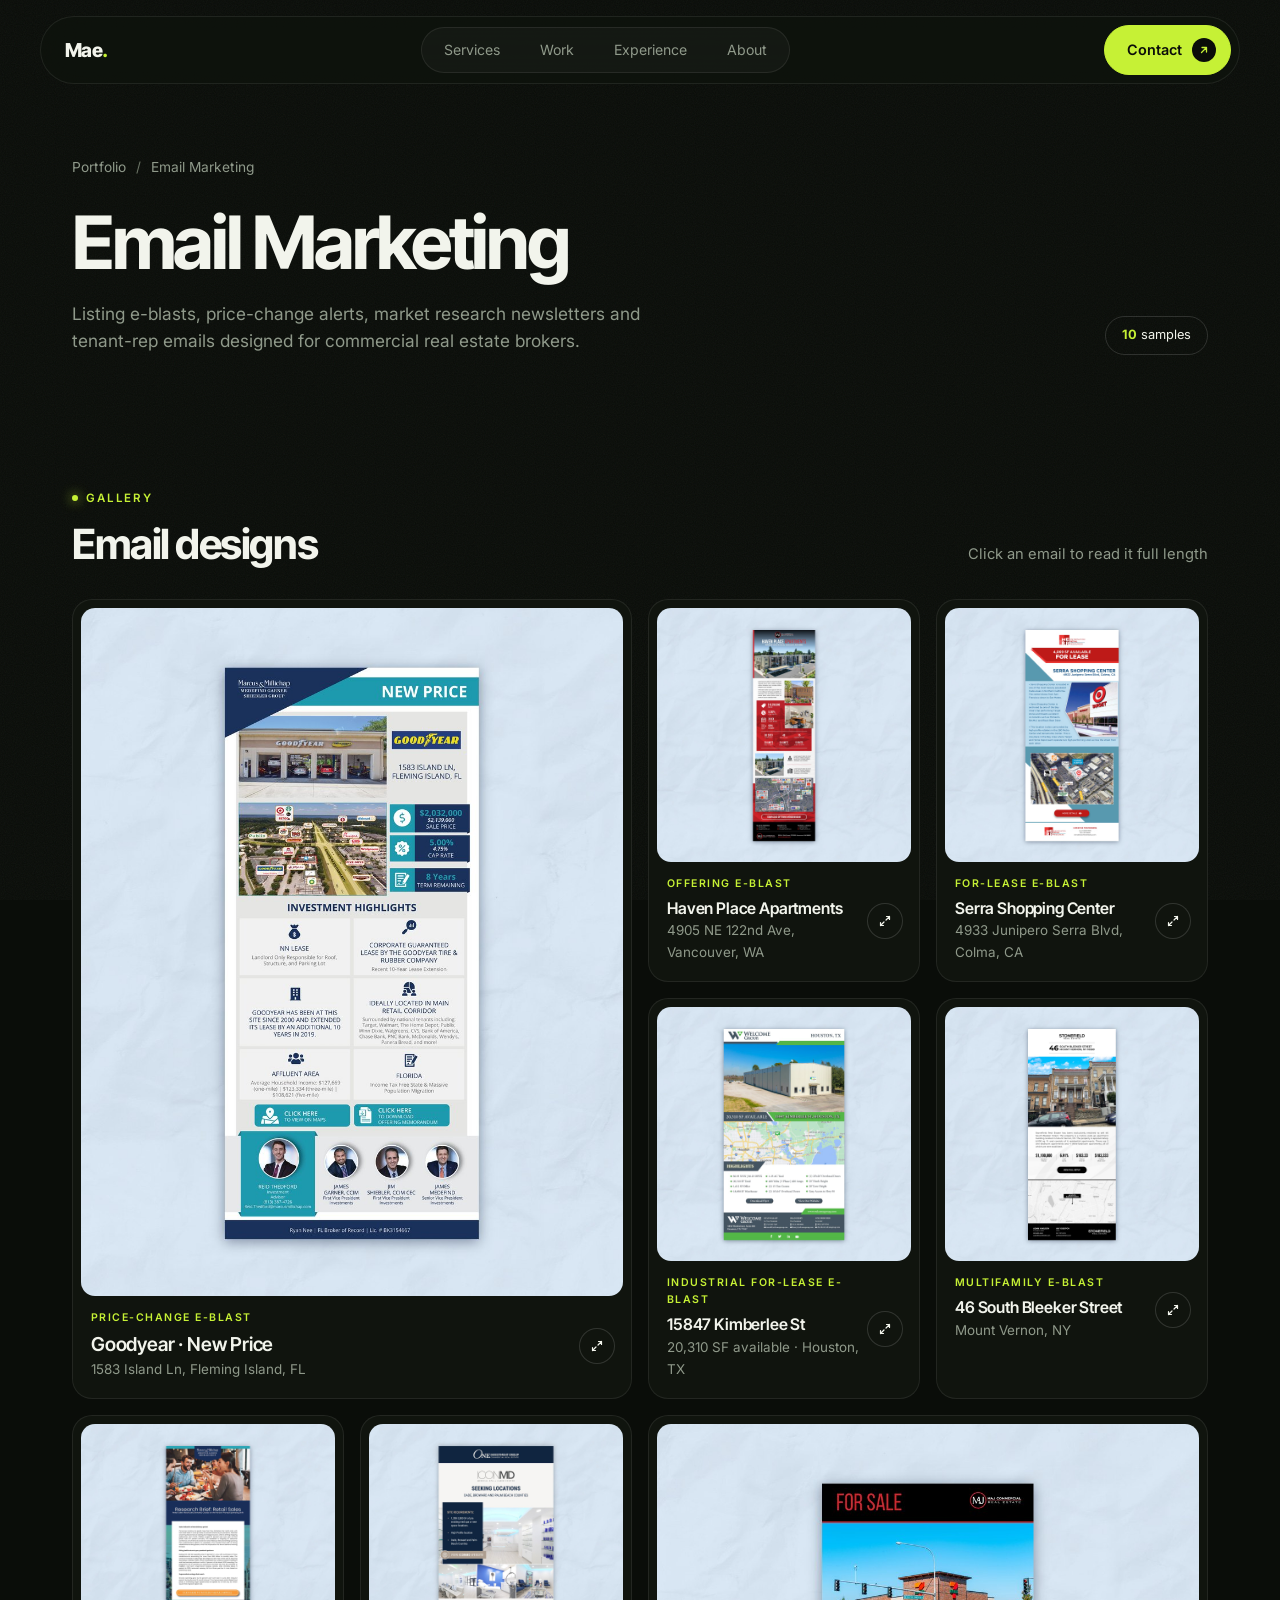
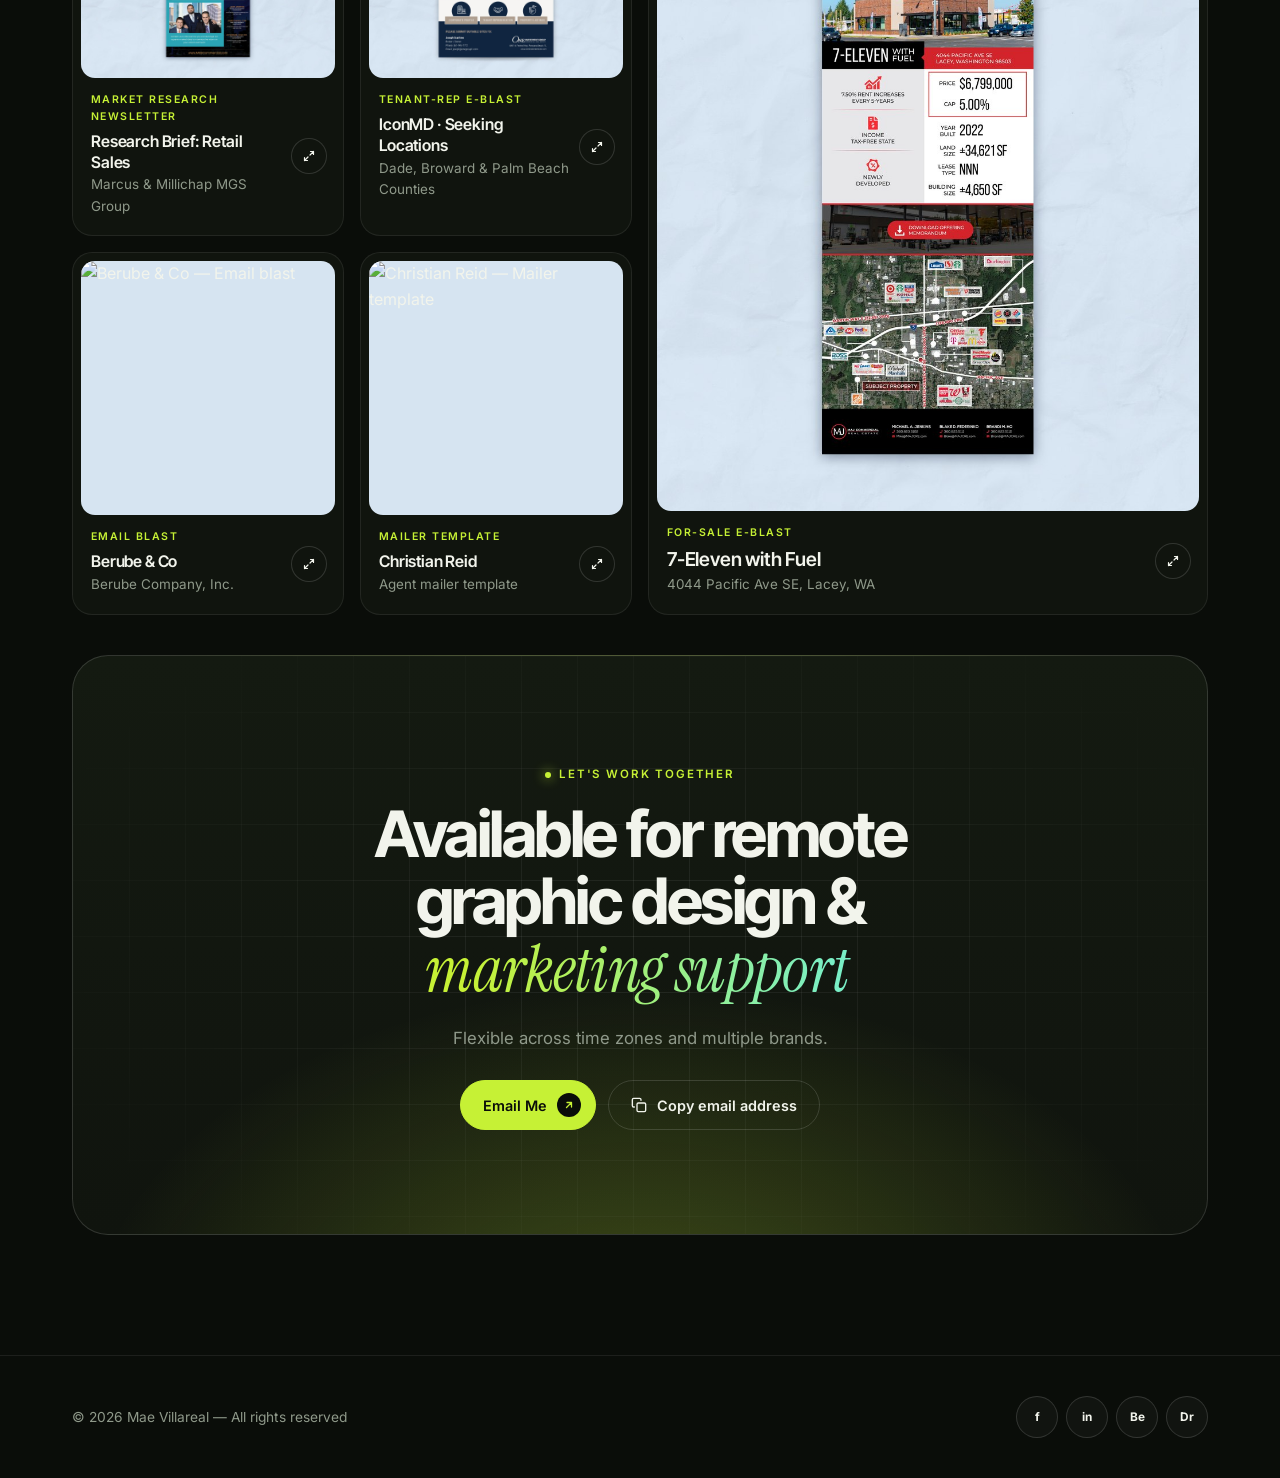
==== commit f5867062: "Email Marketing: show Berube and mailer mockups as-is Co-Authored-By: Claude Opus 5.5 <noreply@anthr" ====
--- a/email-marketing.html
+++ b/email-marketing.html
@@ -51,8 +51,8 @@
 <a class="m-card em-card rv" data-lightbox="email" data-tall href="media/email/retail-sales-research-brief-full.jpg"><div class="thumb"><img src="media/email/retail-sales-research-brief.jpg" alt="Research Brief: Retail Sales — Marcus &amp; Millichap MGS Group" loading="lazy" width="1200" height="1200"><span class="tag">Read full email</span></div><div class="m-info"><div class="cat">Market research newsletter</div><h3>Research Brief: Retail Sales</h3><p class="proj">Marcus &amp; Millichap MGS Group</p></div></a>
 <a class="m-card em-card rv" data-lightbox="email" data-tall href="media/email/iconmd-seeking-locations-full.jpg"><div class="thumb"><img src="media/email/iconmd-seeking-locations.jpg" alt="IconMD · Seeking Locations — Dade, Broward &amp; Palm Beach Counties" loading="lazy" width="1200" height="1200"><span class="tag">Read full email</span></div><div class="m-info"><div class="cat">Tenant-rep e-blast</div><h3>IconMD · Seeking Locations</h3><p class="proj">Dade, Broward &amp; Palm Beach Counties</p></div></a>
 <a class="m-card em-card rv" data-lightbox="email" data-tall href="media/email/7-eleven-lacey-full.jpg"><div class="thumb"><img src="media/email/7-eleven-lacey.jpg" alt="7-Eleven with Fuel — 4044 Pacific Ave SE, Lacey, WA" loading="lazy" width="1200" height="1200"><span class="tag">Read full email</span></div><div class="m-info"><div class="cat">For-sale e-blast</div><h3>7-Eleven with Fuel</h3><p class="proj">4044 Pacific Ave SE, Lacey, WA</p></div></a>
-<a class="m-card em-card rv" data-lightbox="email" data-tall href="https://ucarecdn.com/d17a5e6f-bef3-451f-81bc-9e21f1a71fec/BerubeCoInceblast.jpg"><div class="thumb em-paper"><img src="https://ucarecdn.com/d17a5e6f-bef3-451f-81bc-9e21f1a71fec/BerubeCoInceblast.jpg" alt="Berube &amp; Co — Email blast" loading="lazy"><span class="tag">Read full email</span></div><div class="m-info"><div class="cat">Email blast</div><h3>Berube &amp; Co</h3><p class="proj">Berube Company, Inc.</p></div></a>
-<a class="m-card em-card rv" data-lightbox="email" data-tall href="https://ucarecdn.com/b83860c3-dd3f-4d73-8fa6-cb82c7154111/Mailertimg.jpg"><div class="thumb em-paper"><img src="https://ucarecdn.com/b83860c3-dd3f-4d73-8fa6-cb82c7154111/Mailertimg.jpg" alt="Christian Reid — Mailer template" loading="lazy"><span class="tag">Read full email</span></div><div class="m-info"><div class="cat">Mailer template</div><h3>Christian Reid</h3><p class="proj">Agent mailer template</p></div></a>
+<a class="m-card em-card rv" data-lightbox="email" href="https://ucarecdn.com/d17a5e6f-bef3-451f-81bc-9e21f1a71fec/BerubeCoInceblast.jpg"><div class="thumb"><img src="https://ucarecdn.com/d17a5e6f-bef3-451f-81bc-9e21f1a71fec/BerubeCoInceblast.jpg" alt="Berube &amp; Co — Email blast" loading="lazy"><span class="tag">Enlarge</span></div><div class="m-info"><div class="cat">Email blast</div><h3>Berube &amp; Co</h3><p class="proj">Berube Company, Inc.</p></div></a>
+<a class="m-card em-card rv" data-lightbox="email" href="https://ucarecdn.com/b83860c3-dd3f-4d73-8fa6-cb82c7154111/Mailertimg.jpg"><div class="thumb"><img src="https://ucarecdn.com/b83860c3-dd3f-4d73-8fa6-cb82c7154111/Mailertimg.jpg" alt="Christian Reid — Mailer template" loading="lazy"><span class="tag">Enlarge</span></div><div class="m-info"><div class="cat">Mailer template</div><h3>Christian Reid</h3><p class="proj">Agent mailer template</p></div></a>
   </div>
 
 
--- a/assets/site.css
+++ b/assets/site.css
@@ -497,8 +497,6 @@
 .em-grid > .em-card:nth-child(8){grid-column:3/5;grid-row:3/5}
 .em-grid > .em-card:is(:nth-child(1),:nth-child(8)) .thumb{aspect-ratio:auto;flex:1;min-height:0}
 .em-grid > .em-card:is(:nth-child(1),:nth-child(8)) h3{font-size:1.2rem}
-.em-paper{display:flex;align-items:center;justify-content:center;background:#d6e4f1 url("../media/email/paper-bg.jpg") center/cover no-repeat!important}
-.em-grid .m-card .em-paper img{width:auto;height:83%;max-width:80%;object-fit:contain;box-shadow:0 4px 22px -2px rgba(16,32,58,.45)}
 @media(max-width:1060px){.em-grid{grid-template-columns:repeat(2,minmax(0,1fr))}
   .em-grid > .em-card:is(:nth-child(1),:nth-child(8)){grid-column:1/-1;grid-row:auto}
   .em-grid > .em-card:is(:nth-child(1),:nth-child(8)) .thumb{aspect-ratio:1/1;flex:none}}
